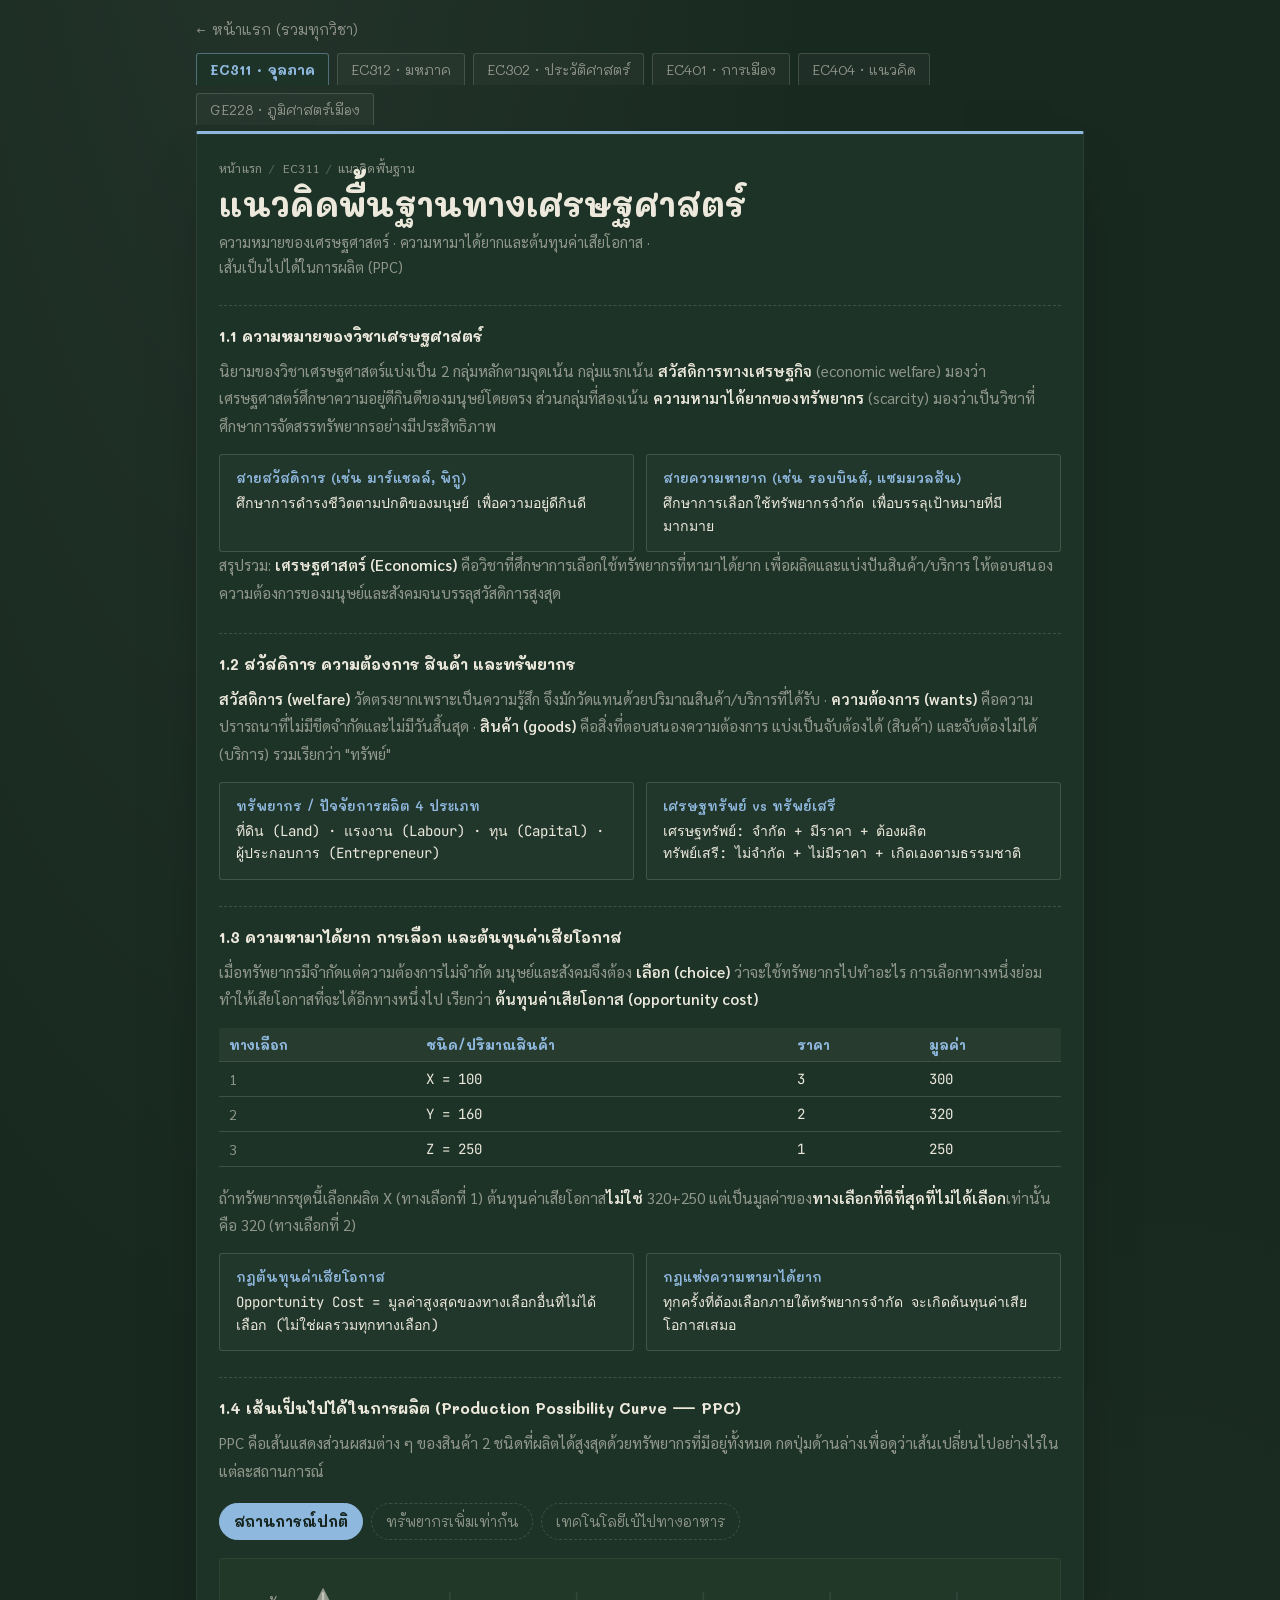
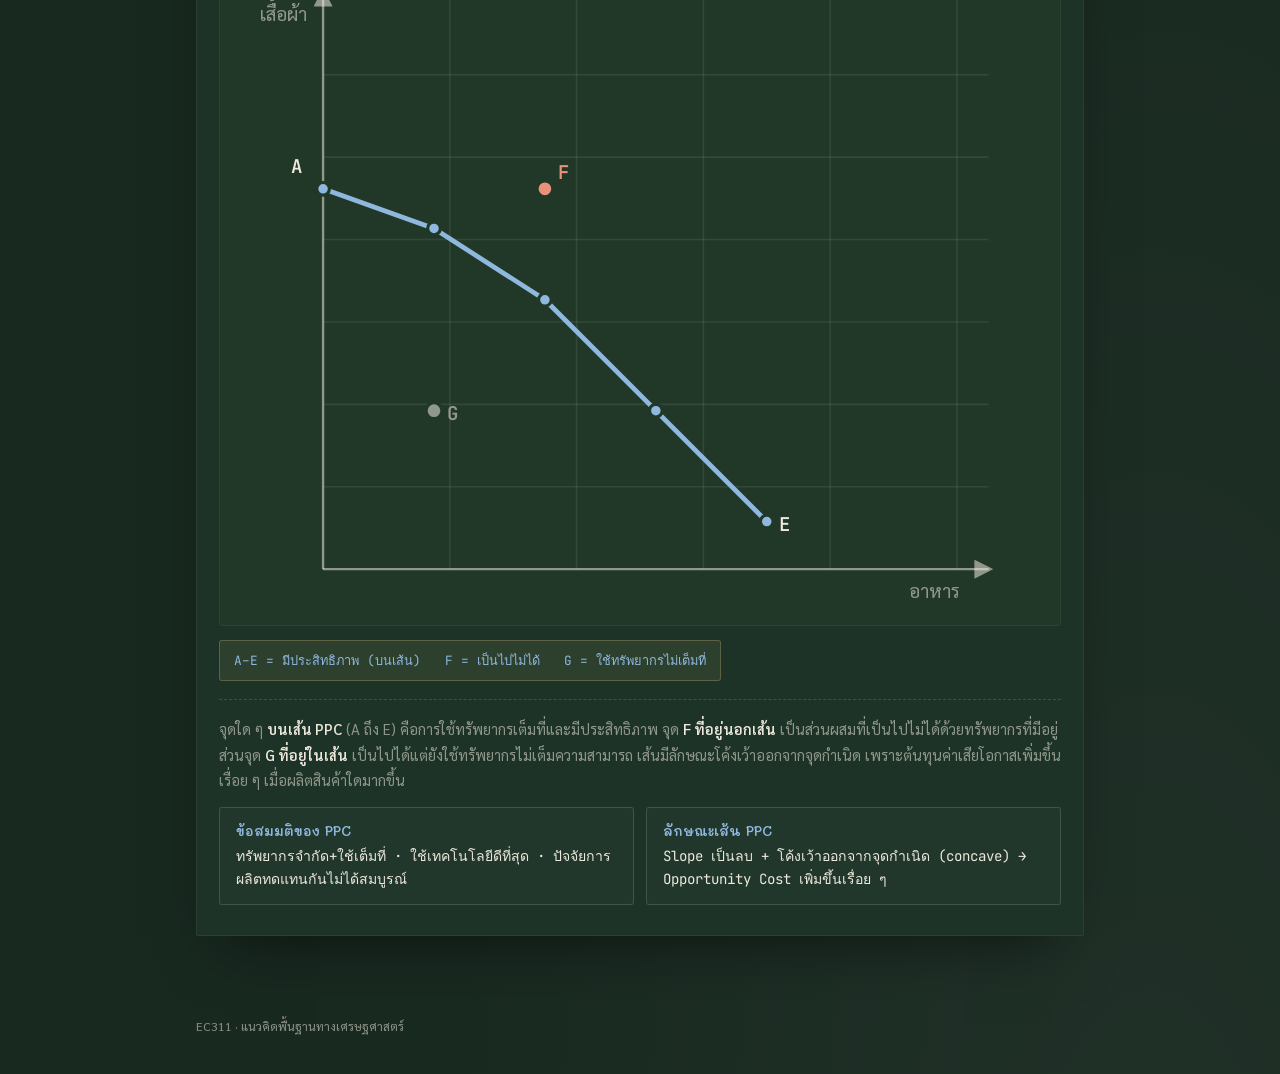
==== subjects/ec311-basic-concepts.html @ f630c8cd "Add files via upload" ====
<!DOCTYPE html>
<html lang="th">
<head>
<meta charset="UTF-8">
<meta name="viewport" content="width=device-width, initial-scale=1.0">
<title>แนวคิดพื้นฐานทางเศรษฐศาสตร์ — EC311</title>
<link rel="preconnect" href="https://fonts.googleapis.com">
<link href="https://fonts.googleapis.com/css2?family=Mali:wght@400;600;700&family=Sarabun:wght@300;400;500;600&family=JetBrains+Mono:wght@400;500;600&display=swap" rel="stylesheet">
<link rel="stylesheet" href="../style.css">
<style>
  /* สไตล์เฉพาะหน้านี้: เนื้อหาบรรยาย + กราฟ PPC */
  .lesson-text{color:var(--chalk-dim); font-size:0.95rem; line-height:1.8; margin:0 0 14px;}
  .lesson-text strong{color:var(--chalk); font-weight:600;}

  .mini-table{width:100%; border-collapse:collapse; margin:10px 0 18px; font-family:'Sarabun',sans-serif; font-size:0.88rem;}
  .mini-table th{background:rgba(255,255,255,0.04); color:var(--accent); font-family:'Mali',sans-serif; font-weight:700; font-size:0.82rem; text-align:left; padding:8px 10px; border-bottom:1px solid var(--chalk-faint);}
  .mini-table td{padding:8px 10px; border-bottom:1px solid var(--chalk-faint); color:var(--chalk-dim);}
  .mini-table td.mono{font-family:'JetBrains Mono',monospace; color:var(--chalk);}

  .facts{margin-top:14px; display:grid; grid-template-columns:1fr; gap:12px;}
  @media(min-width:640px){.facts{grid-template-columns:1fr 1fr;}}
  .fact-card{background:rgba(255,255,255,0.02); border:1px solid var(--chalk-faint); border-radius:3px; padding:14px 16px;}
  .fact-card .label{font-family:'Mali',sans-serif; font-size:0.82rem; color:var(--accent); margin-bottom:6px; font-weight:600;}
  .fact-card .formula{font-family:'JetBrains Mono',monospace; font-size:0.88rem; color:var(--chalk); line-height:1.6;}

  .scenario-switch{display:flex; flex-wrap:wrap; gap:8px; margin:18px 0;}
  .scenario-btn{
    font-family:'Mali',sans-serif; font-size:0.88rem; color:var(--chalk-dim);
    background:transparent; border:1.5px dashed var(--chalk-faint);
    padding:8px 14px; border-radius:20px; cursor:pointer; transition:all .15s ease;
  }
  .scenario-btn:hover{border-color:var(--chalk-dim); color:var(--chalk);}
  .scenario-btn.active{background:var(--accent); border-color:var(--accent); color:#16261e; font-weight:700; border-style:solid;}

  .graph-wrap{background:var(--board-panel-2); border-radius:3px; padding:8px; border:1px solid rgba(255,255,255,0.05);}
  svg{width:100%; height:auto; display:block;}
  .axis-line{stroke:var(--chalk-dim); stroke-width:1.5;}
  .grid-line{stroke:var(--grid); stroke-width:1;}
  .line-ppc{fill:none; stroke:var(--accent); stroke-width:3; stroke-linecap:round; stroke-linejoin:round;}
  .faded{opacity:0.35;}
  .ppc-dot{fill:var(--accent); stroke:var(--board-panel-2); stroke-width:2;}
  .infeasible-dot{fill:#E8927C; stroke:var(--board-panel-2); stroke-width:2;}
  .inefficient-dot{fill:var(--chalk-dim); stroke:var(--board-panel-2); stroke-width:2;}
  .ppc-label{font-family:'JetBrains Mono',monospace; font-size:12px; fill:var(--chalk); font-weight:600;}
  .ppc-label.infeasible{fill:#E8927C;}
  .ppc-label.inefficient{fill:var(--chalk-dim);}
  .axis-title{font-family:'Sarabun',sans-serif; font-size:12px; fill:var(--chalk-dim);}
  .scenario{display:none;}
  .scenario.active{display:block;}

  .readout{
    margin-top:14px; font-family:'JetBrains Mono',monospace; font-size:0.8rem; color:var(--accent);
    background:rgba(231,206,134,0.08); border:1px solid rgba(231,206,134,0.25);
    border-radius:3px; padding:9px 14px; display:inline-block;
  }
  .notes{margin-top:18px; padding-top:16px; border-top:1px dashed var(--chalk-faint);}
  .scenario-note{color:var(--chalk-dim); font-size:0.92rem; line-height:1.75; margin:0;}
  .scenario-note strong{color:var(--chalk); font-weight:600;}
</style>
</head>
<body class="accent-blue">

<div class="topbar">
  <a class="home-link" href="../index.html">← หน้าแรก (รวมทุกวิชา)</a>
  <div class="subject-tabs">
    <a class="tab active" href="ec311.html">EC311 · จุลภาค</a>
    <a class="tab" href="ec312.html">EC312 · มหภาค</a>
    <a class="tab" href="ec302.html">EC302 · ประวัติศาสตร์</a>
    <a class="tab" href="ec401.html">EC401 · การเมือง</a>
    <a class="tab" href="ec404.html">EC404 · แนวคิด</a>
    <a class="tab" href="ge228.html">GE228 · ภูมิศาสตร์เมือง</a>
  </div>
</div>

<main>
  <div class="panel">
    <div class="breadcrumb">
      <a href="../index.html">หน้าแรก</a><span class="sep">/</span>
      <a href="ec311.html">EC311</a><span class="sep">/</span>แนวคิดพื้นฐาน
    </div>
    <h1>แนวคิดพื้นฐานทางเศรษฐศาสตร์</h1>
    <p class="subtitle">ความหมายของเศรษฐศาสตร์ · ความหามาได้ยากและต้นทุนค่าเสียโอกาส · เส้นเป็นไปได้ในการผลิต (PPC)</p>

    <div class="section-label">1.1 ความหมายของวิชาเศรษฐศาสตร์</div>
    <p class="lesson-text">นิยามของวิชาเศรษฐศาสตร์แบ่งเป็น 2 กลุ่มหลักตามจุดเน้น กลุ่มแรกเน้น <strong>สวัสดิการทางเศรษฐกิจ</strong> (economic welfare) มองว่าเศรษฐศาสตร์ศึกษาความอยู่ดีกินดีของมนุษย์โดยตรง ส่วนกลุ่มที่สองเน้น <strong>ความหามาได้ยากของทรัพยากร</strong> (scarcity) มองว่าเป็นวิชาที่ศึกษาการจัดสรรทรัพยากรอย่างมีประสิทธิภาพ</p>
    <div class="facts">
      <div class="fact-card">
        <div class="label">สายสวัสดิการ (เช่น มาร์แชลล์, พิกู)</div>
        <div class="formula">ศึกษาการดำรงชีวิตตามปกติของมนุษย์ เพื่อความอยู่ดีกินดี</div>
      </div>
      <div class="fact-card">
        <div class="label">สายความหายาก (เช่น รอบบินส์, แซมมวลสัน)</div>
        <div class="formula">ศึกษาการเลือกใช้ทรัพยากรจำกัด เพื่อบรรลุเป้าหมายที่มีมากมาย</div>
      </div>
    </div>
    <p class="lesson-text">สรุปรวม: <strong>เศรษฐศาสตร์ (Economics)</strong> คือวิชาที่ศึกษาการเลือกใช้ทรัพยากรที่หามาได้ยาก เพื่อผลิตและแบ่งปันสินค้า/บริการ ให้ตอบสนองความต้องการของมนุษย์และสังคมจนบรรลุสวัสดิการสูงสุด</p>

    <div class="section-label">1.2 สวัสดิการ ความต้องการ สินค้า และทรัพยากร</div>
    <p class="lesson-text"><strong>สวัสดิการ (welfare)</strong> วัดตรงยากเพราะเป็นความรู้สึก จึงมักวัดแทนด้วยปริมาณสินค้า/บริการที่ได้รับ · <strong>ความต้องการ (wants)</strong> คือความปรารถนาที่ไม่มีขีดจำกัดและไม่มีวันสิ้นสุด · <strong>สินค้า (goods)</strong> คือสิ่งที่ตอบสนองความต้องการ แบ่งเป็นจับต้องได้ (สินค้า) และจับต้องไม่ได้ (บริการ) รวมเรียกว่า "ทรัพย์"</p>
    <div class="facts">
      <div class="fact-card">
        <div class="label">ทรัพยากร / ปัจจัยการผลิต 4 ประเภท</div>
        <div class="formula">ที่ดิน (Land) · แรงงาน (Labour) · ทุน (Capital) · ผู้ประกอบการ (Entrepreneur)</div>
      </div>
      <div class="fact-card">
        <div class="label">เศรษฐทรัพย์ vs ทรัพย์เสรี</div>
        <div class="formula">เศรษฐทรัพย์: จำกัด + มีราคา + ต้องผลิต<br>ทรัพย์เสรี: ไม่จำกัด + ไม่มีราคา + เกิดเองตามธรรมชาติ</div>
      </div>
    </div>

    <div class="section-label">1.3 ความหามาได้ยาก การเลือก และต้นทุนค่าเสียโอกาส</div>
    <p class="lesson-text">เมื่อทรัพยากรมีจำกัดแต่ความต้องการไม่จำกัด มนุษย์และสังคมจึงต้อง <strong>เลือก (choice)</strong> ว่าจะใช้ทรัพยากรไปทำอะไร การเลือกทางหนึ่งย่อมทำให้เสียโอกาสที่จะได้อีกทางหนึ่งไป เรียกว่า <strong>ต้นทุนค่าเสียโอกาส (opportunity cost)</strong></p>
    <table class="mini-table">
      <tr><th>ทางเลือก</th><th>ชนิด/ปริมาณสินค้า</th><th>ราคา</th><th>มูลค่า</th></tr>
      <tr><td>1</td><td class="mono">X = 100</td><td class="mono">3</td><td class="mono">300</td></tr>
      <tr><td>2</td><td class="mono">Y = 160</td><td class="mono">2</td><td class="mono">320</td></tr>
      <tr><td>3</td><td class="mono">Z = 250</td><td class="mono">1</td><td class="mono">250</td></tr>
    </table>
    <p class="lesson-text">ถ้าทรัพยากรชุดนี้เลือกผลิต X (ทางเลือกที่ 1) ต้นทุนค่าเสียโอกาส<strong>ไม่ใช่</strong> 320+250 แต่เป็นมูลค่าของ<strong>ทางเลือกที่ดีที่สุดที่ไม่ได้เลือก</strong>เท่านั้น คือ 320 (ทางเลือกที่ 2)</p>
    <div class="facts">
      <div class="fact-card">
        <div class="label">กฎต้นทุนค่าเสียโอกาส</div>
        <div class="formula">Opportunity Cost = มูลค่าสูงสุดของทางเลือกอื่นที่ไม่ได้เลือก (ไม่ใช่ผลรวมทุกทางเลือก)</div>
      </div>
      <div class="fact-card">
        <div class="label">กฎแห่งความหามาได้ยาก</div>
        <div class="formula">ทุกครั้งที่ต้องเลือกภายใต้ทรัพยากรจำกัด จะเกิดต้นทุนค่าเสียโอกาสเสมอ</div>
      </div>
    </div>

    <div class="section-label">1.4 เส้นเป็นไปได้ในการผลิต (Production Possibility Curve — PPC)</div>
    <p class="lesson-text">PPC คือเส้นแสดงส่วนผสมต่าง ๆ ของสินค้า 2 ชนิดที่ผลิตได้สูงสุดด้วยทรัพยากรที่มีอยู่ทั้งหมด กดปุ่มด้านล่างเพื่อดูว่าเส้นเปลี่ยนไปอย่างไรในแต่ละสถานการณ์</p>

    <div class="scenario-switch">
      <button class="scenario-btn active" data-target="scenario-normal">สถานการณ์ปกติ</button>
      <button class="scenario-btn" data-target="scenario-equal">ทรัพยากรเพิ่มเท่ากัน</button>
      <button class="scenario-btn" data-target="scenario-biased">เทคโนโลยีเบ้ไปทางอาหาร</button>
    </div>

    <div class="graph-wrap">
      <svg viewBox="0 0 520 410" xmlns="http://www.w3.org/2000/svg">
        <defs>
          <marker id="arrowhead" markerWidth="8" markerHeight="8" refX="6" refY="4" orient="auto">
            <path d="M0,0 L8,4 L0,8 Z" fill="var(--chalk-dim)"/>
          </marker>
        </defs>

        <g>
          <line class="grid-line" x1="140" y1="16" x2="140" y2="380"/>
          <line class="grid-line" x1="220" y1="16" x2="220" y2="380"/>
          <line class="grid-line" x1="300" y1="16" x2="300" y2="380"/>
          <line class="grid-line" x1="380" y1="16" x2="380" y2="380"/>
          <line class="grid-line" x1="460" y1="16" x2="460" y2="380"/>
          <line class="grid-line" x1="60" y1="328" x2="480" y2="328"/>
          <line class="grid-line" x1="60" y1="276" x2="480" y2="276"/>
          <line class="grid-line" x1="60" y1="224" x2="480" y2="224"/>
          <line class="grid-line" x1="60" y1="172" x2="480" y2="172"/>
          <line class="grid-line" x1="60" y1="120" x2="480" y2="120"/>
          <line class="grid-line" x1="60" y1="68"  x2="480" y2="68"/>
        </g>

        <line class="axis-line" x1="60" y1="16" x2="60" y2="380" marker-end="url(#arrowhead)" transform="rotate(180 60 198)"/>
        <line class="axis-line" x1="60" y1="380" x2="480" y2="380" marker-end="url(#arrowhead)"/>
        <text class="axis-title" x="20" y="34">เสื้อผ้า</text>
        <text class="axis-title" x="430" y="398">อาหาร</text>

        <g class="scenario active" id="scenario-normal">
          <path class="line-ppc" d="M60,140 L130,165 L200,210 L270,280 L340,350"/>
          <circle class="ppc-dot" cx="60" cy="140" r="4"/>
          <circle class="ppc-dot" cx="130" cy="165" r="4"/>
          <circle class="ppc-dot" cx="200" cy="210" r="4"/>
          <circle class="ppc-dot" cx="270" cy="280" r="4"/>
          <circle class="ppc-dot" cx="340" cy="350" r="4"/>
          <text class="ppc-label" x="40" y="130">A</text>
          <text class="ppc-label" x="348" y="356">E</text>
          <circle class="infeasible-dot" cx="200" cy="140" r="5"/>
          <text class="ppc-label infeasible" x="208" y="134">F</text>
          <circle class="inefficient-dot" cx="130" cy="280" r="5"/>
          <text class="ppc-label inefficient" x="138" y="286">G</text>
        </g>

        <g class="scenario" id="scenario-equal">
          <path class="line-ppc faded" stroke-dasharray="5 5" d="M60,140 L130,165 L200,210 L270,280 L340,350"/>
          <path class="line-ppc" d="M60,56 L155,90 L249,151 L344,245 L438,340"/>
          <path d="M150,205 L185,175" marker-end="url(#arrowhead)" stroke="var(--chalk-dim)" stroke-width="1.5" fill="none"/>
        </g>

        <g class="scenario" id="scenario-biased">
          <path class="line-ppc faded" stroke-dasharray="5 5" d="M60,140 L130,165 L200,210 L270,280 L340,350"/>
          <path class="line-ppc" d="M60,110 L170,150 L280,210 L380,290 L460,380"/>
          <path d="M300,260 L360,230" marker-end="url(#arrowhead)" stroke="var(--chalk-dim)" stroke-width="1.5" fill="none"/>
        </g>
      </svg>
    </div>

    <div class="readout" id="readout">A–E = มีประสิทธิภาพ (บนเส้น) &nbsp; F = เป็นไปไม่ได้ &nbsp; G = ใช้ทรัพยากรไม่เต็มที่</div>

    <div class="notes">
      <p class="scenario-note" data-scenario="scenario-normal">
        จุดใด ๆ <strong>บนเส้น PPC</strong> (A ถึง E) คือการใช้ทรัพยากรเต็มที่และมีประสิทธิภาพ จุด <strong>F ที่อยู่นอกเส้น</strong> เป็นส่วนผสมที่เป็นไปไม่ได้ด้วยทรัพยากรที่มีอยู่ ส่วนจุด <strong>G ที่อยู่ในเส้น</strong> เป็นไปได้แต่ยังใช้ทรัพยากรไม่เต็มความสามารถ เส้นมีลักษณะโค้งเว้าออกจากจุดกำเนิด เพราะต้นทุนค่าเสียโอกาสเพิ่มขึ้นเรื่อย ๆ เมื่อผลิตสินค้าใดมากขึ้น
      </p>
      <p class="scenario-note" data-scenario="scenario-equal" hidden>
        เมื่อทรัพยากรการผลิตเพิ่มขึ้นหรือเทคโนโลยีดีขึ้น <strong>เท่ากันทั้งสองสินค้า</strong> เส้น PPC จะเลื่อนออกไปแบบขนาน (จุดตัดทั้งสองแกนขยับออกในสัดส่วนใกล้เคียงกัน)
      </p>
      <p class="scenario-note" data-scenario="scenario-biased" hidden>
        ถ้าเทคโนโลยีก้าวหน้า<strong>เฉพาะการผลิตอาหาร</strong> เส้น PPC จะเบ้ออก โดยจุดตัดแกนอาหารเลื่อนออกไปมากกว่าจุดตัดแกนเสื้อผ้า
      </p>
    </div>

    <div class="facts">
      <div class="fact-card">
        <div class="label">ข้อสมมติของ PPC</div>
        <div class="formula">ทรัพยากรจำกัด+ใช้เต็มที่ · ใช้เทคโนโลยีดีที่สุด · ปัจจัยการผลิตทดแทนกันไม่ได้สมบูรณ์</div>
      </div>
      <div class="fact-card">
        <div class="label">ลักษณะเส้น PPC</div>
        <div class="formula">Slope เป็นลบ + โค้งเว้าออกจากจุดกำเนิด (concave) → Opportunity Cost เพิ่มขึ้นเรื่อย ๆ</div>
      </div>
    </div>
  </div>
</main>

<footer>EC311 · แนวคิดพื้นฐานทางเศรษฐศาสตร์</footer>

<script>
  const buttons = document.querySelectorAll('.scenario-btn');
  const groups = document.querySelectorAll('.scenario');
  const notes = document.querySelectorAll('.scenario-note');
  const readout = document.getElementById('readout');
  const readoutData = {
    'scenario-normal': 'A–E = มีประสิทธิภาพ (บนเส้น) \u00A0\u00A0 F = เป็นไปไม่ได้ \u00A0\u00A0 G = ใช้ทรัพยากรไม่เต็มที่',
    'scenario-equal':  'ทรัพยากร/เทคโนโลยีเพิ่มเท่ากันทั้งสองสินค้า → PPC เลื่อนขนานออกทั้งเส้น',
    'scenario-biased': 'เทคโนโลยีก้าวหน้าเฉพาะอาหาร → PPC เบ้ออกทางแกนอาหารมากกว่า'
  };
  buttons.forEach(btn => {
    btn.addEventListener('click', () => {
      buttons.forEach(b => b.classList.remove('active'));
      btn.classList.add('active');
      groups.forEach(g => g.classList.remove('active'));
      document.getElementById(btn.dataset.target).classList.add('active');
      notes.forEach(n => { n.hidden = n.dataset.scenario !== btn.dataset.target; });
      readout.textContent = readoutData[btn.dataset.target];
    });
  });
</script>

</body>
</html>
---- style.css ----
/* ===== สมุดทบทวน — shared stylesheet =====
   ทุกหน้าในเว็บนี้ (home / subject / topic) เรียกใช้ไฟล์นี้ไฟล์เดียว
   ถ้าจะปรับสี/ฟอนต์ทั้งเว็บ แก้ที่นี่ที่เดียวพอ */

:root{
  --board:#182920;
  --board-panel:#1e3327;
  --board-panel-2:#213829;
  --chalk:#ECE8DC;
  --chalk-dim:rgba(236,232,220,0.55);
  --chalk-faint:rgba(236,232,220,0.16);
  --yellow:#E7CE86;
  --grid:rgba(236,232,220,0.09);
  --accent:#E7CE86; /* default; overridden per-subject via .accent-* on <body> */
}

/* subject accent colors — assign one per วิชา for quick visual identity */
.accent-blue{--accent:#8FB8DE;}
.accent-coral{--accent:#E8927C;}
.accent-yellow{--accent:#E7CE86;}
.accent-mint{--accent:#8FD9B6;}
.accent-lavender{--accent:#C6A8E0;}
.accent-rose{--accent:#E0A8C6;}

*{box-sizing:border-box;}
html,body{margin:0;padding:0;}
body{
  background:
    radial-gradient(ellipse at 20% -10%, rgba(255,255,255,0.05), transparent 40%),
    radial-gradient(ellipse at 90% 110%, rgba(255,255,255,0.04), transparent 45%),
    var(--board);
  color:var(--chalk);
  font-family:'Sarabun',sans-serif;
  min-height:100vh;
  -webkit-font-smoothing:antialiased;
}
::selection{background:var(--yellow);color:#16261e;}
a{color:inherit;}

/* ---------- top nav ---------- */
.topbar{padding:18px 16px 0; max-width:920px; margin:0 auto;}
.home-link{
  font-family:'Mali',sans-serif; font-size:0.92rem; color:var(--chalk-dim);
  text-decoration:none; display:inline-flex; align-items:center; gap:6px;
}
.home-link:hover{color:var(--chalk);}

.subject-tabs{display:flex; flex-wrap:wrap; gap:8px; margin:14px 0 6px;}
.tab{
  font-family:'Mali',sans-serif; font-size:0.86rem; padding:7px 13px;
  border-radius:3px 3px 0 0; background:rgba(255,255,255,0.03);
  border:1px solid var(--chalk-faint); border-bottom:none;
  color:var(--chalk-dim); text-decoration:none; position:relative; display:inline-block;
}
.tab.active{
  background:var(--board-panel); color:var(--accent);
  border-color:color-mix(in srgb, var(--accent) 45%, transparent); font-weight:700;
}
.tab.active::after{content:""; position:absolute; bottom:-1px; left:0; right:0; height:2px; background:var(--board-panel);}
.tab:hover:not(.active){color:var(--chalk); border-color:var(--chalk-dim);}

.breadcrumb{font-size:0.78rem; color:var(--chalk-dim); letter-spacing:0.02em; margin-bottom:2px;}
.breadcrumb a{text-decoration:none; color:var(--chalk-dim);}
.breadcrumb a:hover{color:var(--chalk);}
.breadcrumb .sep{margin:0 6px; opacity:0.5;}

/* ---------- layout / panel ---------- */
main{max-width:920px; margin:0 auto; padding:0 16px 60px;}
.panel{
  background:var(--board-panel); border:1px solid rgba(255,255,255,0.06);
  border-top:3px solid var(--accent); border-radius:2px;
  box-shadow:0 30px 60px -30px rgba(0,0,0,0.6), inset 0 1px 0 rgba(255,255,255,0.03);
  padding:26px 22px 30px;
}
h1{
  font-family:'Mali',sans-serif; font-weight:700; font-size:clamp(1.5rem,4vw,2.1rem);
  margin:6px 0 4px; color:var(--chalk);
}
.subtitle{color:var(--chalk-dim); font-size:0.92rem; margin:0 0 22px; max-width:56ch; line-height:1.7;}

.code-badge{
  font-family:'JetBrains Mono',monospace; font-size:0.78rem; color:var(--accent);
  border:1px solid color-mix(in srgb, var(--accent) 45%, transparent);
  border-radius:20px; padding:3px 10px; display:inline-block; margin-bottom:10px;
}

footer{max-width:920px; margin:22px auto 0; padding:0 16px 40px; font-size:0.78rem; color:var(--chalk-dim);}

/* ---------- home: subject grid ---------- */
.subject-grid{display:grid; grid-template-columns:1fr; gap:14px; margin-top:26px;}
@media(min-width:640px){.subject-grid{grid-template-columns:1fr 1fr;}}
.subject-card{
  display:block; text-decoration:none; color:var(--chalk);
  background:var(--board-panel); border:1px solid rgba(255,255,255,0.06);
  border-left:3px solid var(--accent); border-radius:2px;
  padding:18px 18px 20px; transition:transform .15s ease, border-color .15s ease;
}
.subject-card:hover{transform:translateY(-2px); border-color:var(--accent);}
.subject-card .name{font-family:'Mali',sans-serif; font-weight:700; font-size:1.05rem; margin:2px 0 6px;}
.subject-card .desc{color:var(--chalk-dim); font-size:0.86rem; line-height:1.6; margin:0;}
.subject-card .arrow{float:right; color:var(--accent); font-size:1.1rem;}

/* ---------- subject page: topic list ---------- */
.section-label{
  font-family:'Mali',sans-serif; font-size:0.95rem; font-weight:700; color:var(--chalk);
  margin:26px 0 12px; padding-top:20px; border-top:1px dashed var(--chalk-faint);
}
.topic-list{display:flex; flex-direction:column; gap:10px;}
.topic-card{
  display:flex; align-items:center; justify-content:space-between; gap:12px;
  text-decoration:none; color:var(--chalk);
  background:rgba(255,255,255,0.02); border:1px solid var(--chalk-faint);
  border-radius:3px; padding:13px 16px; transition:border-color .15s ease;
}
.topic-card:hover{border-color:var(--accent);}
.topic-card .t-name{font-family:'Sarabun',sans-serif; font-weight:600; font-size:0.95rem;}
.topic-card .t-tag{font-family:'JetBrains Mono',monospace; font-size:0.72rem; color:var(--chalk-dim); display:block; margin-top:3px;}
.topic-card .t-go{color:var(--accent); font-size:1.05rem; flex-shrink:0;}

.topic-empty{
  border:1.5px dashed var(--chalk-faint); border-radius:3px; padding:20px 18px;
  color:var(--chalk-dim); font-size:0.9rem; line-height:1.75;
}
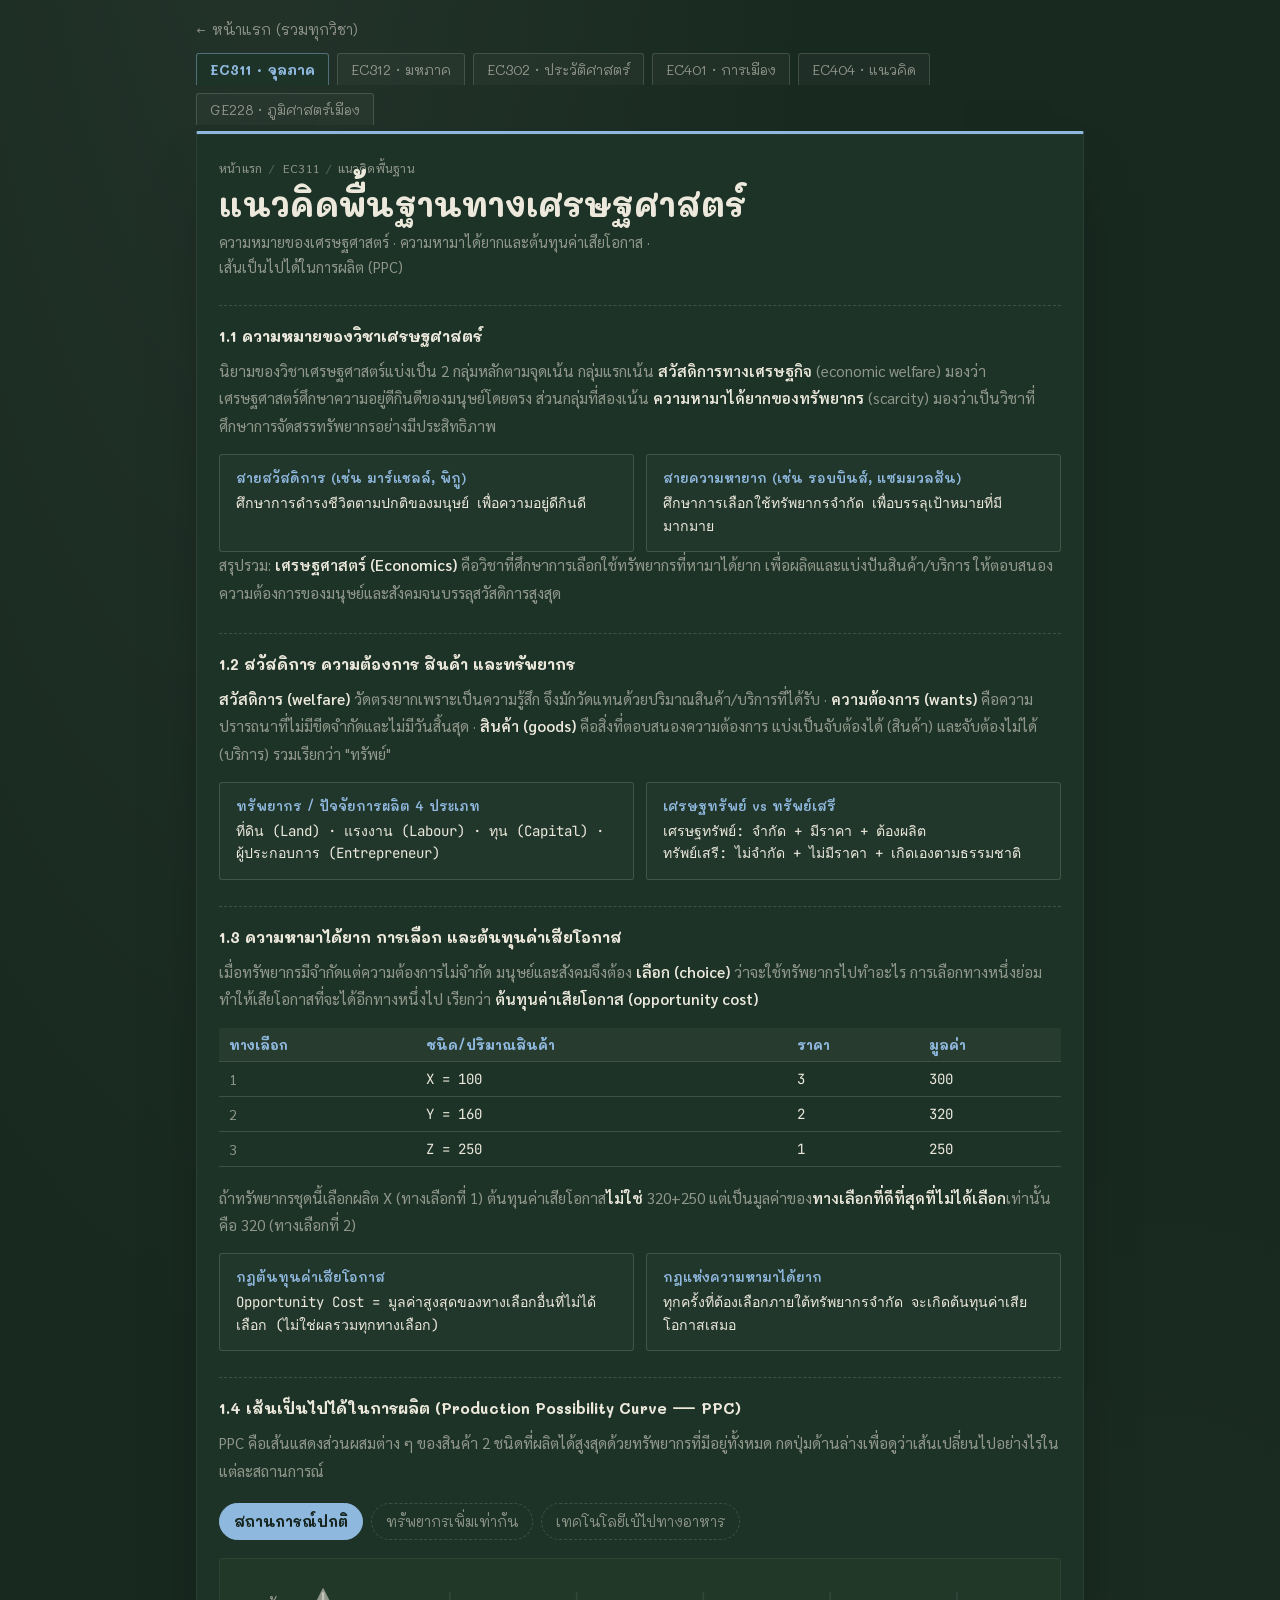
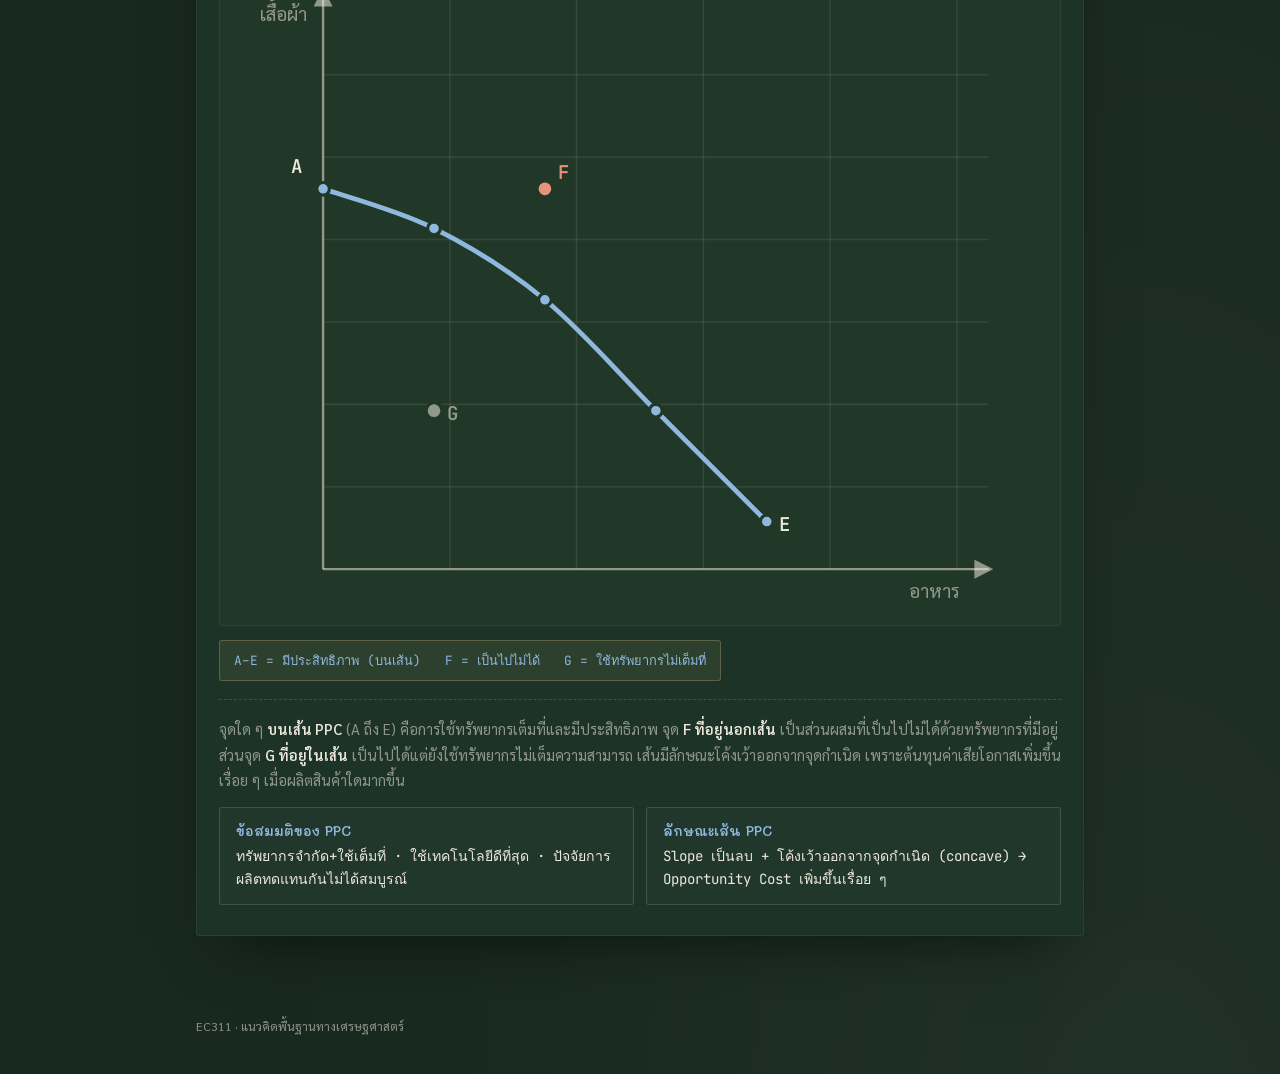
==== commit 9373209f: "Add files via upload" ====
--- a/subjects/ec311-basic-concepts.html
+++ b/subjects/ec311-basic-concepts.html
@@ -165,7 +165,7 @@
         <text class="axis-title" x="430" y="398">อาหาร</text>
 
         <g class="scenario active" id="scenario-normal">
-          <path class="line-ppc" d="M60,140 L130,165 L200,210 L270,280 L340,350"/>
+          <path class="line-ppc" d="M60,140 C71.7,144.2 106.7,153.3 130,165 C153.3,176.7 176.7,190.8 200,210 C223.3,229.2 246.7,256.7 270,280 C293.3,303.3 328.3,338.3 340,350"/>
           <circle class="ppc-dot" cx="60" cy="140" r="4"/>
           <circle class="ppc-dot" cx="130" cy="165" r="4"/>
           <circle class="ppc-dot" cx="200" cy="210" r="4"/>
@@ -180,14 +180,14 @@
         </g>
 
         <g class="scenario" id="scenario-equal">
-          <path class="line-ppc faded" stroke-dasharray="5 5" d="M60,140 L130,165 L200,210 L270,280 L340,350"/>
-          <path class="line-ppc" d="M60,56 L155,90 L249,151 L344,245 L438,340"/>
+          <path class="line-ppc faded" stroke-dasharray="5 5" d="M60,140 C71.7,144.2 106.7,153.3 130,165 C153.3,176.7 176.7,190.8 200,210 C223.3,229.2 246.7,256.7 270,280 C293.3,303.3 328.3,338.3 340,350"/>
+          <path class="line-ppc" d="M60,56 C75.8,61.7 123.5,74.2 155,90 C186.5,105.8 217.5,125.2 249,151 C280.5,176.8 312.5,213.5 344,245 C375.5,276.5 422.3,324.2 438,340"/>
           <path d="M150,205 L185,175" marker-end="url(#arrowhead)" stroke="var(--chalk-dim)" stroke-width="1.5" fill="none"/>
         </g>
 
         <g class="scenario" id="scenario-biased">
-          <path class="line-ppc faded" stroke-dasharray="5 5" d="M60,140 L130,165 L200,210 L270,280 L340,350"/>
-          <path class="line-ppc" d="M60,110 L170,150 L280,210 L380,290 L460,380"/>
+          <path class="line-ppc faded" stroke-dasharray="5 5" d="M60,140 C71.7,144.2 106.7,153.3 130,165 C153.3,176.7 176.7,190.8 200,210 C223.3,229.2 246.7,256.7 270,280 C293.3,303.3 328.3,338.3 340,350"/>
+          <path class="line-ppc" d="M60,110 C78.3,116.7 133.3,133.3 170,150 C206.7,166.7 245,186.7 280,210 C315,233.3 350,261.7 380,290 C410,318.3 446.7,365 460,380"/>
           <path d="M300,260 L360,230" marker-end="url(#arrowhead)" stroke="var(--chalk-dim)" stroke-width="1.5" fill="none"/>
         </g>
       </svg>
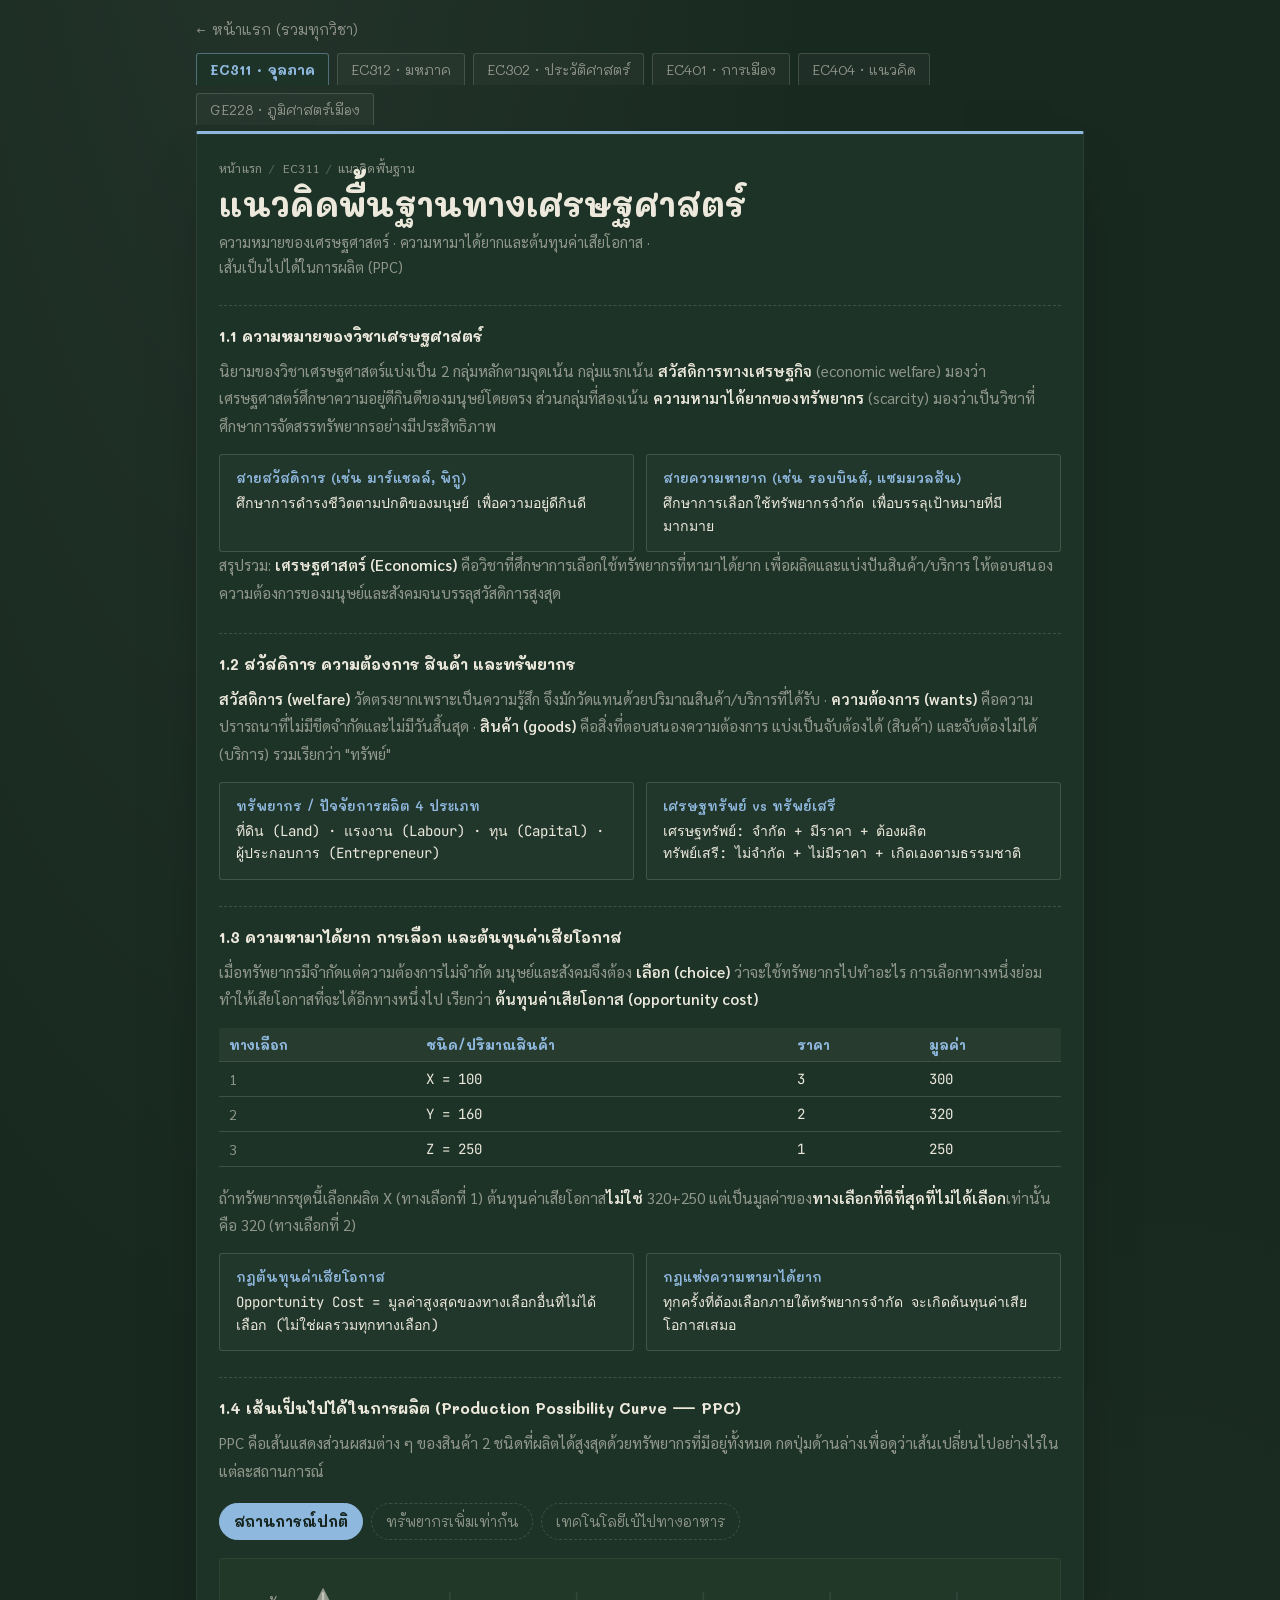
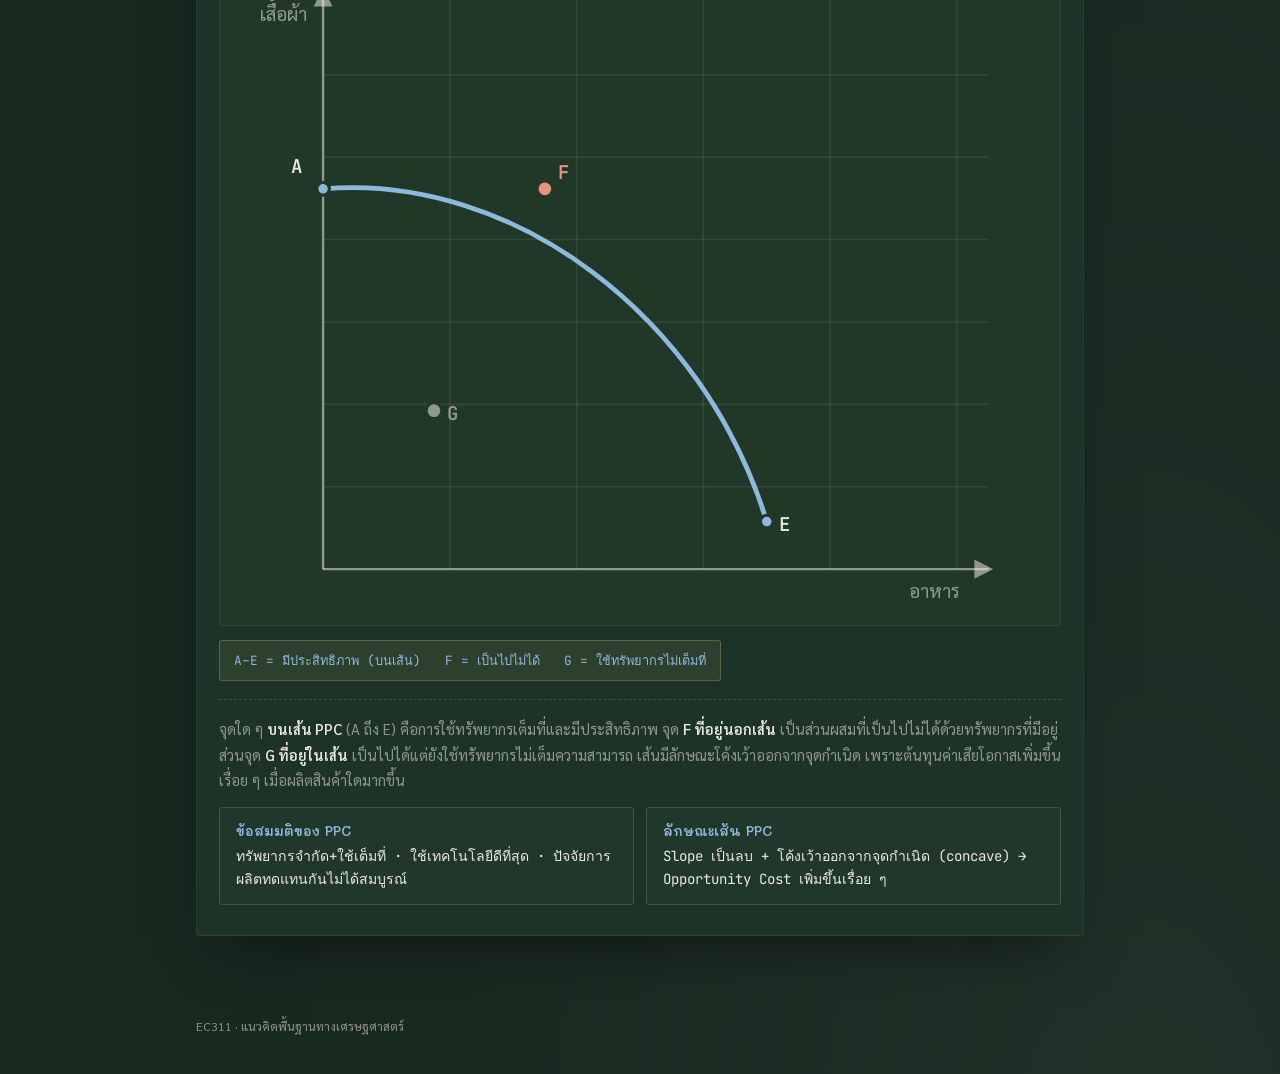
==== commit ea652f4f: "Add files via upload" ====
--- a/subjects/ec311-basic-concepts.html
+++ b/subjects/ec311-basic-concepts.html
@@ -165,11 +165,8 @@
         <text class="axis-title" x="430" y="398">อาหาร</text>
 
         <g class="scenario active" id="scenario-normal">
-          <path class="line-ppc" d="M60,140 C71.7,144.2 106.7,153.3 130,165 C153.3,176.7 176.7,190.8 200,210 C223.3,229.2 246.7,256.7 270,280 C293.3,303.3 328.3,338.3 340,350"/>
+          <path class="line-ppc" d="M60,140 C180,130 300,220 340,350"/>
           <circle class="ppc-dot" cx="60" cy="140" r="4"/>
-          <circle class="ppc-dot" cx="130" cy="165" r="4"/>
-          <circle class="ppc-dot" cx="200" cy="210" r="4"/>
-          <circle class="ppc-dot" cx="270" cy="280" r="4"/>
           <circle class="ppc-dot" cx="340" cy="350" r="4"/>
           <text class="ppc-label" x="40" y="130">A</text>
           <text class="ppc-label" x="348" y="356">E</text>
@@ -180,14 +177,14 @@
         </g>
 
         <g class="scenario" id="scenario-equal">
-          <path class="line-ppc faded" stroke-dasharray="5 5" d="M60,140 C71.7,144.2 106.7,153.3 130,165 C153.3,176.7 176.7,190.8 200,210 C223.3,229.2 246.7,256.7 270,280 C293.3,303.3 328.3,338.3 340,350"/>
-          <path class="line-ppc" d="M60,56 C75.8,61.7 123.5,74.2 155,90 C186.5,105.8 217.5,125.2 249,151 C280.5,176.8 312.5,213.5 344,245 C375.5,276.5 422.3,324.2 438,340"/>
+          <path class="line-ppc faded" stroke-dasharray="5 5" d="M60,140 C180,130 300,220 340,350"/>
+          <path class="line-ppc" d="M60,56 C222,42.5 384,164.2 438,340"/>
           <path d="M150,205 L185,175" marker-end="url(#arrowhead)" stroke="var(--chalk-dim)" stroke-width="1.5" fill="none"/>
         </g>
 
         <g class="scenario" id="scenario-biased">
-          <path class="line-ppc faded" stroke-dasharray="5 5" d="M60,140 C71.7,144.2 106.7,153.3 130,165 C153.3,176.7 176.7,190.8 200,210 C223.3,229.2 246.7,256.7 270,280 C293.3,303.3 328.3,338.3 340,350"/>
-          <path class="line-ppc" d="M60,110 C78.3,116.7 133.3,133.3 170,150 C206.7,166.7 245,186.7 280,210 C315,233.3 350,261.7 380,290 C410,318.3 446.7,365 460,380"/>
+          <path class="line-ppc faded" stroke-dasharray="5 5" d="M60,140 C180,130 300,220 340,350"/>
+          <path class="line-ppc" d="M60,110 C231.4,97.2 402.8,212.9 460,380"/>
           <path d="M300,260 L360,230" marker-end="url(#arrowhead)" stroke="var(--chalk-dim)" stroke-width="1.5" fill="none"/>
         </g>
       </svg>
